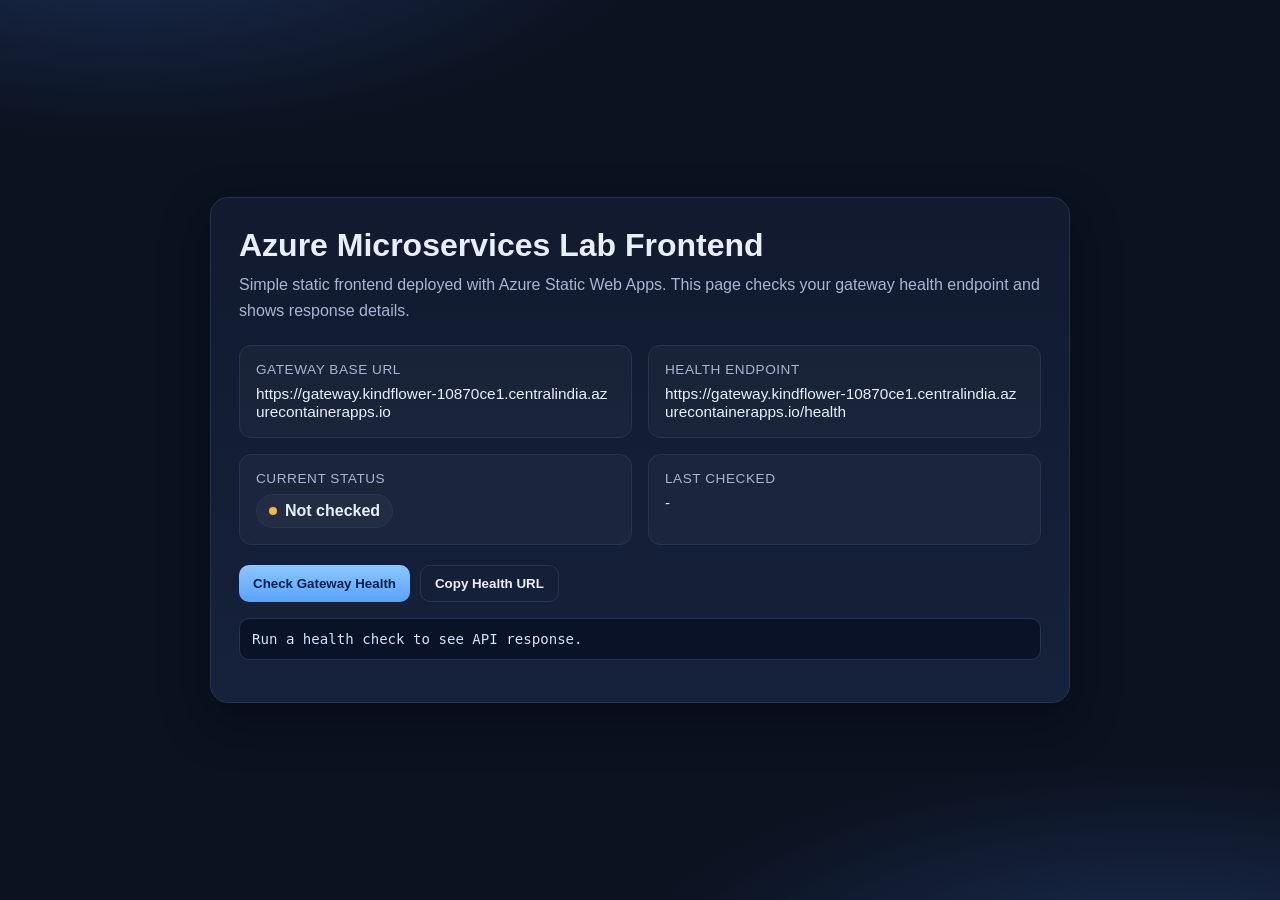
==== frontend/index.html @ 6434867a "Add gateway health endpoint and static frontend for Azure deployment" ====
<!doctype html>
<html lang="en">
<head>
  <meta charset="utf-8">
  <meta name="viewport" content="width=device-width, initial-scale=1">
  <title>Microservices Gateway Dashboard</title>
  <style>
    :root {
      --bg: #0b1220;
      --panel: #111a2e;
      --panel-soft: #16213b;
      --text: #e9eefc;
      --muted: #a9b6d3;
      --ok: #25c26e;
      --warn: #f2b84b;
      --err: #ef4444;
      --accent: #56a4ff;
      --border: #263454;
    }

    * { box-sizing: border-box; }
    body {
      margin: 0;
      min-height: 100vh;
      font-family: "Segoe UI", Tahoma, Geneva, Verdana, sans-serif;
      background:
        radial-gradient(900px 380px at 10% -10%, #1d2f55 0%, transparent 60%),
        radial-gradient(900px 380px at 90% 110%, #1d2f55 0%, transparent 60%),
        var(--bg);
      color: var(--text);
      display: grid;
      place-items: center;
      padding: 24px;
    }

    .card {
      width: min(860px, 100%);
      background: linear-gradient(180deg, var(--panel), var(--panel-soft));
      border: 1px solid var(--border);
      border-radius: 18px;
      padding: 28px;
      box-shadow: 0 18px 48px rgba(0, 0, 0, 0.35);
    }

    h1 {
      margin: 0 0 8px;
      font-size: 2rem;
      line-height: 1.2;
    }

    p {
      margin: 0;
      color: var(--muted);
      line-height: 1.6;
    }

    .grid {
      margin-top: 22px;
      display: grid;
      grid-template-columns: 1fr 1fr;
      gap: 16px;
    }

    .box {
      background: rgba(255, 255, 255, 0.03);
      border: 1px solid var(--border);
      border-radius: 12px;
      padding: 16px;
    }

    .label {
      color: var(--muted);
      font-size: 0.85rem;
      margin-bottom: 8px;
      text-transform: uppercase;
      letter-spacing: 0.04em;
    }

    .value {
      word-break: break-all;
      font-size: 0.96rem;
    }

    .status {
      display: inline-flex;
      align-items: center;
      gap: 8px;
      padding: 7px 12px;
      border-radius: 999px;
      font-weight: 600;
      border: 1px solid var(--border);
      background: rgba(255, 255, 255, 0.03);
    }

    .dot {
      width: 8px;
      height: 8px;
      border-radius: 50%;
      background: var(--warn);
    }

    .ok .dot { background: var(--ok); }
    .err .dot { background: var(--err); }

    .actions {
      margin-top: 20px;
      display: flex;
      gap: 10px;
      flex-wrap: wrap;
    }

    button {
      border: 0;
      border-radius: 10px;
      padding: 10px 14px;
      font-weight: 600;
      cursor: pointer;
      color: #062148;
      background: linear-gradient(180deg, #8ec6ff, var(--accent));
    }

    button.secondary {
      color: var(--text);
      background: transparent;
      border: 1px solid var(--border);
    }

    pre {
      margin-top: 16px;
      background: #091226;
      border: 1px solid var(--border);
      border-radius: 10px;
      padding: 12px;
      max-height: 220px;
      overflow: auto;
      color: #d4e1ff;
      font-size: 0.88rem;
    }

    @media (max-width: 760px) {
      .grid { grid-template-columns: 1fr; }
      h1 { font-size: 1.6rem; }
    }
  </style>
</head>
<body>
  <main class="card">
    <h1>Azure Microservices Lab Frontend</h1>
    <p>
      Simple static frontend deployed with Azure Static Web Apps.
      This page checks your gateway health endpoint and shows response details.
    </p>

    <section class="grid">
      <div class="box">
        <div class="label">Gateway Base URL</div>
        <div class="value" id="gatewayBase"></div>
      </div>
      <div class="box">
        <div class="label">Health Endpoint</div>
        <div class="value" id="healthUrl"></div>
      </div>
      <div class="box">
        <div class="label">Current Status</div>
        <div id="statusBadge" class="status">
          <span class="dot"></span>
          <span id="statusText">Not checked</span>
        </div>
      </div>
      <div class="box">
        <div class="label">Last Checked</div>
        <div class="value" id="lastChecked">-</div>
      </div>
    </section>

    <section class="actions">
      <button id="checkBtn">Check Gateway Health</button>
      <button id="copyBtn" class="secondary">Copy Health URL</button>
    </section>

    <pre id="resultBox">Run a health check to see API response.</pre>
  </main>

  <script>
    const gatewayBase = "https://gateway.kindflower-10870ce1.centralindia.azurecontainerapps.io";
    const healthUrl = gatewayBase + "/health";

    const gatewayBaseEl = document.getElementById("gatewayBase");
    const healthUrlEl = document.getElementById("healthUrl");
    const statusBadge = document.getElementById("statusBadge");
    const statusText = document.getElementById("statusText");
    const resultBox = document.getElementById("resultBox");
    const lastChecked = document.getElementById("lastChecked");
    const checkBtn = document.getElementById("checkBtn");
    const copyBtn = document.getElementById("copyBtn");

    gatewayBaseEl.textContent = gatewayBase;
    healthUrlEl.textContent = healthUrl;

    function setStatus(mode, text) {
      statusBadge.classList.remove("ok", "err");
      if (mode === "ok") statusBadge.classList.add("ok");
      if (mode === "err") statusBadge.classList.add("err");
      statusText.textContent = text;
      lastChecked.textContent = new Date().toLocaleString();
    }

    async function checkHealth() {
      setStatus("", "Checking...");
      resultBox.textContent = "Loading...";
      try {
        const res = await fetch(healthUrl, { method: "GET" });
        const text = await res.text();
        if (res.ok) {
          setStatus("ok", "Gateway is healthy");
        } else {
          setStatus("err", "Gateway returned " + res.status);
        }
        resultBox.textContent =
          "HTTP " + res.status + "\n\n" +
          text;
      } catch (err) {
        setStatus("err", "Request failed");
        resultBox.textContent = "Error:\n" + err;
      }
    }

    checkBtn.addEventListener("click", checkHealth);
    copyBtn.addEventListener("click", async () => {
      try {
        await navigator.clipboard.writeText(healthUrl);
        copyBtn.textContent = "Copied";
        setTimeout(() => { copyBtn.textContent = "Copy Health URL"; }, 1000);
      } catch (_) {
        copyBtn.textContent = "Copy failed";
        setTimeout(() => { copyBtn.textContent = "Copy Health URL"; }, 1000);
      }
    });
  </script>
</body>
</html>
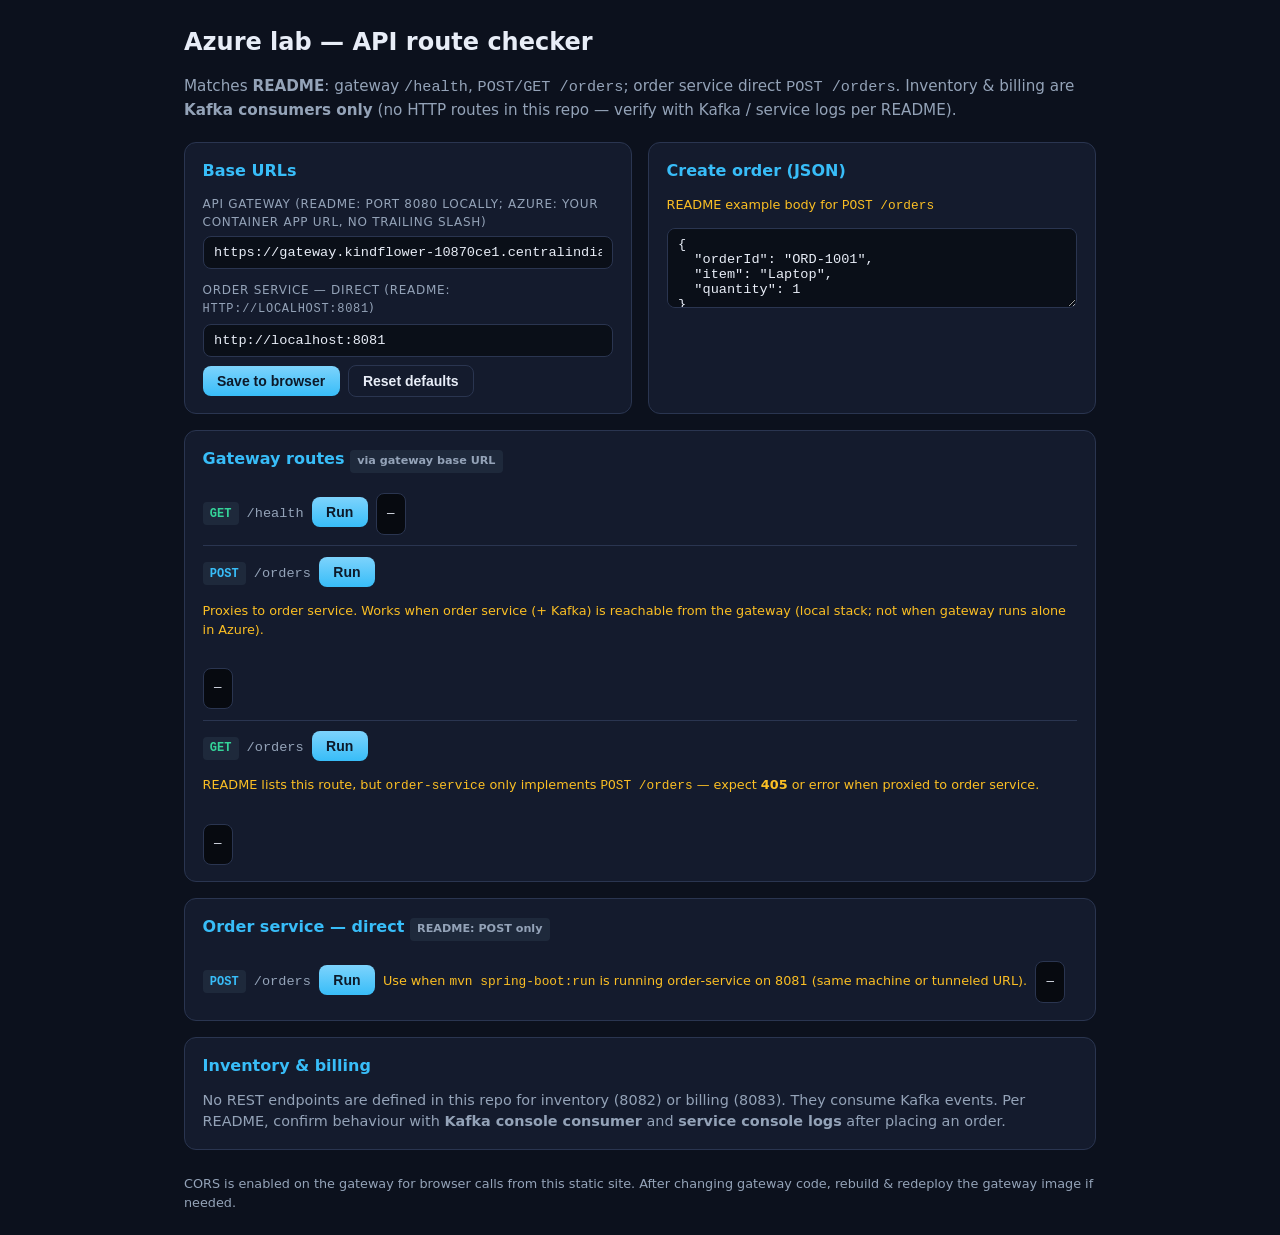
==== commit 8ea79fbb: "Add CORS configuration for API Gateway and Order Service; update frontend styles and structure for i" ====
--- a/frontend/index.html
+++ b/frontend/index.html
@@ -3,239 +3,284 @@
 <head>
   <meta charset="utf-8">
   <meta name="viewport" content="width=device-width, initial-scale=1">
-  <title>Microservices Gateway Dashboard</title>
+  <title>Lab API — Gateway &amp; routes</title>
   <style>
     :root {
-      --bg: #0b1220;
-      --panel: #111a2e;
-      --panel-soft: #16213b;
-      --text: #e9eefc;
-      --muted: #a9b6d3;
-      --ok: #25c26e;
-      --warn: #f2b84b;
-      --err: #ef4444;
-      --accent: #56a4ff;
-      --border: #263454;
-    }
-
+      --bg: #0c111d;
+      --card: #141b2d;
+      --border: #2a3550;
+      --text: #e8edf7;
+      --muted: #94a3b8;
+      --accent: #38bdf8;
+      --ok: #34d399;
+      --warn: #fbbf24;
+      --err: #f87171;
+      --mono: ui-monospace, "Cascadia Code", Consolas, monospace;
+    }
     * { box-sizing: border-box; }
     body {
       margin: 0;
       min-height: 100vh;
-      font-family: "Segoe UI", Tahoma, Geneva, Verdana, sans-serif;
-      background:
-        radial-gradient(900px 380px at 10% -10%, #1d2f55 0%, transparent 60%),
-        radial-gradient(900px 380px at 90% 110%, #1d2f55 0%, transparent 60%),
-        var(--bg);
+      font-family: "Segoe UI", system-ui, sans-serif;
+      background: var(--bg);
       color: var(--text);
-      display: grid;
-      place-items: center;
-      padding: 24px;
-    }
-
+      line-height: 1.5;
+    }
+    .wrap { max-width: 960px; margin: 0 auto; padding: 1.5rem; }
+    h1 { font-size: 1.5rem; margin: 0 0 0.5rem; }
+    .sub { color: var(--muted); font-size: 0.95rem; margin-bottom: 1.25rem; }
+    .grid { display: grid; gap: 1rem; }
+    @media (min-width: 720px) { .grid-2 { grid-template-columns: 1fr 1fr; } }
     .card {
-      width: min(860px, 100%);
-      background: linear-gradient(180deg, var(--panel), var(--panel-soft));
-      border: 1px solid var(--border);
-      border-radius: 18px;
-      padding: 28px;
-      box-shadow: 0 18px 48px rgba(0, 0, 0, 0.35);
-    }
-
-    h1 {
-      margin: 0 0 8px;
-      font-size: 2rem;
-      line-height: 1.2;
-    }
-
-    p {
-      margin: 0;
+      background: var(--card);
+      border: 1px solid var(--border);
+      border-radius: 12px;
+      padding: 1rem 1.1rem;
+    }
+    .card h2 {
+      margin: 0 0 0.75rem;
+      font-size: 1rem;
+      font-weight: 600;
+      color: var(--accent);
+    }
+    label { display: block; font-size: 0.75rem; text-transform: uppercase; letter-spacing: 0.06em; color: var(--muted); margin-bottom: 0.35rem; }
+    input[type="url"], input[type="text"], textarea {
+      width: 100%;
+      padding: 0.5rem 0.65rem;
+      border-radius: 8px;
+      border: 1px solid var(--border);
+      background: #0a0f18;
+      color: var(--text);
+      font-family: var(--mono);
+      font-size: 0.85rem;
+    }
+    textarea { min-height: 5rem; resize: vertical; }
+    .row { display: flex; flex-wrap: wrap; gap: 0.5rem; align-items: center; margin-top: 0.5rem; }
+    button {
+      cursor: pointer;
+      border: none;
+      border-radius: 8px;
+      padding: 0.45rem 0.9rem;
+      font-weight: 600;
+      font-size: 0.875rem;
+      background: linear-gradient(180deg, #7dd3fc, var(--accent));
+      color: #0c1929;
+    }
+    button.secondary {
+      background: transparent;
+      color: var(--text);
+      border: 1px solid var(--border);
+    }
+    button:disabled { opacity: 0.5; cursor: not-allowed; }
+    .route {
+      display: flex;
+      flex-wrap: wrap;
+      align-items: baseline;
+      gap: 0.5rem;
+      margin-bottom: 0.65rem;
+      padding-bottom: 0.65rem;
+      border-bottom: 1px solid var(--border);
+    }
+    .route:last-child { border-bottom: none; margin-bottom: 0; padding-bottom: 0; }
+    .method {
+      font-family: var(--mono);
+      font-size: 0.75rem;
+      font-weight: 700;
+      padding: 0.15rem 0.45rem;
+      border-radius: 4px;
+      background: #1e293b;
+    }
+    .method.get { color: var(--ok); }
+    .method.post { color: var(--accent); }
+    .path { font-family: var(--mono); font-size: 0.85rem; color: var(--muted); }
+    .note {
+      font-size: 0.8rem;
+      color: var(--warn);
+      margin-top: 0.35rem;
+    }
+    pre.out {
+      margin: 0.5rem 0 0;
+      padding: 0.65rem;
+      border-radius: 8px;
+      background: #070a10;
+      border: 1px solid var(--border);
+      font-family: var(--mono);
+      font-size: 0.78rem;
+      white-space: pre-wrap;
+      word-break: break-word;
+      max-height: 180px;
+      overflow: auto;
+    }
+    .badge {
+      display: inline-block;
+      font-size: 0.7rem;
+      padding: 0.2rem 0.45rem;
+      border-radius: 4px;
+      background: #1e293b;
       color: var(--muted);
-      line-height: 1.6;
-    }
-
-    .grid {
-      margin-top: 22px;
-      display: grid;
-      grid-template-columns: 1fr 1fr;
-      gap: 16px;
-    }
-
-    .box {
-      background: rgba(255, 255, 255, 0.03);
-      border: 1px solid var(--border);
-      border-radius: 12px;
-      padding: 16px;
-    }
-
-    .label {
-      color: var(--muted);
-      font-size: 0.85rem;
-      margin-bottom: 8px;
-      text-transform: uppercase;
-      letter-spacing: 0.04em;
-    }
-
-    .value {
-      word-break: break-all;
-      font-size: 0.96rem;
-    }
-
-    .status {
-      display: inline-flex;
-      align-items: center;
-      gap: 8px;
-      padding: 7px 12px;
-      border-radius: 999px;
-      font-weight: 600;
-      border: 1px solid var(--border);
-      background: rgba(255, 255, 255, 0.03);
-    }
-
-    .dot {
-      width: 8px;
-      height: 8px;
-      border-radius: 50%;
-      background: var(--warn);
-    }
-
-    .ok .dot { background: var(--ok); }
-    .err .dot { background: var(--err); }
-
-    .actions {
-      margin-top: 20px;
-      display: flex;
-      gap: 10px;
-      flex-wrap: wrap;
-    }
-
-    button {
-      border: 0;
-      border-radius: 10px;
-      padding: 10px 14px;
-      font-weight: 600;
-      cursor: pointer;
-      color: #062148;
-      background: linear-gradient(180deg, #8ec6ff, var(--accent));
-    }
-
-    button.secondary {
-      color: var(--text);
-      background: transparent;
-      border: 1px solid var(--border);
-    }
-
-    pre {
-      margin-top: 16px;
-      background: #091226;
-      border: 1px solid var(--border);
-      border-radius: 10px;
-      padding: 12px;
-      max-height: 220px;
-      overflow: auto;
-      color: #d4e1ff;
-      font-size: 0.88rem;
-    }
-
-    @media (max-width: 760px) {
-      .grid { grid-template-columns: 1fr; }
-      h1 { font-size: 1.6rem; }
-    }
+    }
+    footer { margin-top: 1.5rem; font-size: 0.8rem; color: var(--muted); }
+    a { color: var(--accent); }
   </style>
 </head>
 <body>
-  <main class="card">
-    <h1>Azure Microservices Lab Frontend</h1>
-    <p>
-      Simple static frontend deployed with Azure Static Web Apps.
-      This page checks your gateway health endpoint and shows response details.
+  <div class="wrap">
+    <h1>Azure lab — API route checker</h1>
+    <p class="sub">
+      Matches <strong>README</strong>: gateway <code>/health</code>, <code>POST/GET /orders</code>;
+      order service direct <code>POST /orders</code>. Inventory &amp; billing are <strong>Kafka consumers only</strong> (no HTTP routes in this repo — verify with Kafka / service logs per README).
     </p>
 
-    <section class="grid">
-      <div class="box">
-        <div class="label">Gateway Base URL</div>
-        <div class="value" id="gatewayBase"></div>
-      </div>
-      <div class="box">
-        <div class="label">Health Endpoint</div>
-        <div class="value" id="healthUrl"></div>
-      </div>
-      <div class="box">
-        <div class="label">Current Status</div>
-        <div id="statusBadge" class="status">
-          <span class="dot"></span>
-          <span id="statusText">Not checked</span>
+    <div class="grid grid-2">
+      <div class="card">
+        <h2>Base URLs</h2>
+        <label for="gwBase">API Gateway (README: port 8080 locally; Azure: your Container App URL, no trailing slash)</label>
+        <input id="gwBase" type="url" placeholder="https://gateway-....azurecontainerapps.io" autocomplete="off">
+        <label for="orderBase" style="margin-top:0.75rem">Order service — direct (README: <code>http://localhost:8081</code>)</label>
+        <input id="orderBase" type="url" placeholder="http://localhost:8081" autocomplete="off">
+        <div class="row">
+          <button type="button" id="saveUrls">Save to browser</button>
+          <button type="button" class="secondary" id="resetUrls">Reset defaults</button>
         </div>
       </div>
-      <div class="box">
-        <div class="label">Last Checked</div>
-        <div class="value" id="lastChecked">-</div>
-      </div>
-    </section>
-
-    <section class="actions">
-      <button id="checkBtn">Check Gateway Health</button>
-      <button id="copyBtn" class="secondary">Copy Health URL</button>
-    </section>
-
-    <pre id="resultBox">Run a health check to see API response.</pre>
-  </main>
+      <div class="card">
+        <h2>Create order (JSON)</h2>
+        <p class="note" style="margin-top:0">README example body for <code>POST /orders</code></p>
+        <textarea id="orderJson">{
+  "orderId": "ORD-1001",
+  "item": "Laptop",
+  "quantity": 1
+}</textarea>
+      </div>
+    </div>
+
+    <div class="card" style="margin-top:1rem">
+      <h2>Gateway routes <span class="badge">via gateway base URL</span></h2>
+
+      <div class="route">
+        <span class="method get">GET</span>
+        <span class="path">/health</span>
+        <button type="button" data-action="gw-health">Run</button>
+        <pre class="out" id="out-gw-health">—</pre>
+      </div>
+
+      <div class="route">
+        <span class="method post">POST</span>
+        <span class="path">/orders</span>
+        <button type="button" data-action="gw-post-orders">Run</button>
+        <p class="note">Proxies to order service. Works when order service (+ Kafka) is reachable from the gateway (local stack; not when gateway runs alone in Azure).</p>
+        <pre class="out" id="out-gw-post">—</pre>
+      </div>
+
+      <div class="route">
+        <span class="method get">GET</span>
+        <span class="path">/orders</span>
+        <button type="button" data-action="gw-get-orders">Run</button>
+        <p class="note">README lists this route, but <code>order-service</code> only implements <code>POST /orders</code> — expect <strong>405</strong> or error when proxied to order service.</p>
+        <pre class="out" id="out-gw-get">—</pre>
+      </div>
+    </div>
+
+    <div class="card" style="margin-top:1rem">
+      <h2>Order service — direct <span class="badge">README: POST only</span></h2>
+      <div class="route">
+        <span class="method post">POST</span>
+        <span class="path">/orders</span>
+        <button type="button" data-action="order-post">Run</button>
+        <p class="note">Use when <code>mvn spring-boot:run</code> is running order-service on 8081 (same machine or tunneled URL).</p>
+        <pre class="out" id="out-order-post">—</pre>
+      </div>
+    </div>
+
+    <div class="card" style="margin-top:1rem">
+      <h2>Inventory &amp; billing</h2>
+      <p style="margin:0; color:var(--muted); font-size:0.9rem;">
+        No REST endpoints are defined in this repo for inventory (8082) or billing (8083). They consume Kafka events. Per README, confirm behaviour with
+        <strong>Kafka console consumer</strong> and <strong>service console logs</strong> after placing an order.
+      </p>
+    </div>
+
+    <footer>
+      CORS is enabled on the gateway for browser calls from this static site. After changing gateway code, rebuild &amp; redeploy the gateway image if needed.
+    </footer>
+  </div>
 
   <script>
-    const gatewayBase = "https://gateway.kindflower-10870ce1.centralindia.azurecontainerapps.io";
-    const healthUrl = gatewayBase + "/health";
-
-    const gatewayBaseEl = document.getElementById("gatewayBase");
-    const healthUrlEl = document.getElementById("healthUrl");
-    const statusBadge = document.getElementById("statusBadge");
-    const statusText = document.getElementById("statusText");
-    const resultBox = document.getElementById("resultBox");
-    const lastChecked = document.getElementById("lastChecked");
-    const checkBtn = document.getElementById("checkBtn");
-    const copyBtn = document.getElementById("copyBtn");
-
-    gatewayBaseEl.textContent = gatewayBase;
-    healthUrlEl.textContent = healthUrl;
-
-    function setStatus(mode, text) {
-      statusBadge.classList.remove("ok", "err");
-      if (mode === "ok") statusBadge.classList.add("ok");
-      if (mode === "err") statusBadge.classList.add("err");
-      statusText.textContent = text;
-      lastChecked.textContent = new Date().toLocaleString();
-    }
-
-    async function checkHealth() {
-      setStatus("", "Checking...");
-      resultBox.textContent = "Loading...";
+    const LS_GW = "labGwBase";
+    const LS_ORDER = "labOrderBase";
+    const DEFAULT_GW = "https://gateway.kindflower-10870ce1.centralindia.azurecontainerapps.io";
+    const DEFAULT_ORDER = "http://localhost:8081";
+
+    const gwBase = document.getElementById("gwBase");
+    const orderBase = document.getElementById("orderBase");
+    const orderJson = document.getElementById("orderJson");
+
+    function load() {
+      gwBase.value = localStorage.getItem(LS_GW) || DEFAULT_GW;
+      orderBase.value = localStorage.getItem(LS_ORDER) || DEFAULT_ORDER;
+    }
+
+    function normBase(u) {
+      return (u || "").trim().replace(/\/+$/, "");
+    }
+
+    async function req(label, method, url, body) {
+      const t0 = performance.now();
       try {
-        const res = await fetch(healthUrl, { method: "GET" });
+        const init = { method, headers: {} };
+        if (body != null) {
+          init.headers["Content-Type"] = "application/json";
+          init.body = body;
+        }
+        const res = await fetch(url, init);
         const text = await res.text();
-        if (res.ok) {
-          setStatus("ok", "Gateway is healthy");
-        } else {
-          setStatus("err", "Gateway returned " + res.status);
-        }
-        resultBox.textContent =
-          "HTTP " + res.status + "\n\n" +
-          text;
-      } catch (err) {
-        setStatus("err", "Request failed");
-        resultBox.textContent = "Error:\n" + err;
+        const ms = Math.round(performance.now() - t0);
+        return label + "\nHTTP " + res.status + " (" + ms + " ms)\n\n" + text;
+      } catch (e) {
+        return label + "\nNetwork error: " + e.message + "\n\nIf this is CORS or mixed content, use HTTPS gateway URL or run order service on same machine.";
       }
     }
 
-    checkBtn.addEventListener("click", checkHealth);
-    copyBtn.addEventListener("click", async () => {
-      try {
-        await navigator.clipboard.writeText(healthUrl);
-        copyBtn.textContent = "Copied";
-        setTimeout(() => { copyBtn.textContent = "Copy Health URL"; }, 1000);
-      } catch (_) {
-        copyBtn.textContent = "Copy failed";
-        setTimeout(() => { copyBtn.textContent = "Copy Health URL"; }, 1000);
-      }
+    function setOut(id, text) {
+      document.getElementById(id).textContent = text;
+    }
+
+    document.getElementById("saveUrls").addEventListener("click", () => {
+      localStorage.setItem(LS_GW, normBase(gwBase.value));
+      localStorage.setItem(LS_ORDER, normBase(orderBase.value));
+      load();
+      alert("Saved.");
     });
+
+    document.getElementById("resetUrls").addEventListener("click", () => {
+      localStorage.removeItem(LS_GW);
+      localStorage.removeItem(LS_ORDER);
+      load();
+    });
+
+    document.querySelectorAll("[data-action]").forEach((btn) => {
+      btn.addEventListener("click", async () => {
+        const action = btn.getAttribute("data-action");
+        const g = normBase(gwBase.value);
+        const o = normBase(orderBase.value);
+        const body = orderJson.value.trim();
+
+        if (action === "gw-health") {
+          setOut("out-gw-health", await req("GET " + g + "/health", "GET", g + "/health", null));
+        }
+        if (action === "gw-post-orders") {
+          setOut("out-gw-post", await req("POST " + g + "/orders", "POST", g + "/orders", body));
+        }
+        if (action === "gw-get-orders") {
+          setOut("out-gw-get", await req("GET " + g + "/orders", "GET", g + "/orders", null));
+        }
+        if (action === "order-post") {
+          setOut("out-order-post", await req("POST " + o + "/orders", "POST", o + "/orders", body));
+        }
+      });
+    });
+
+    load();
   </script>
 </body>
 </html>
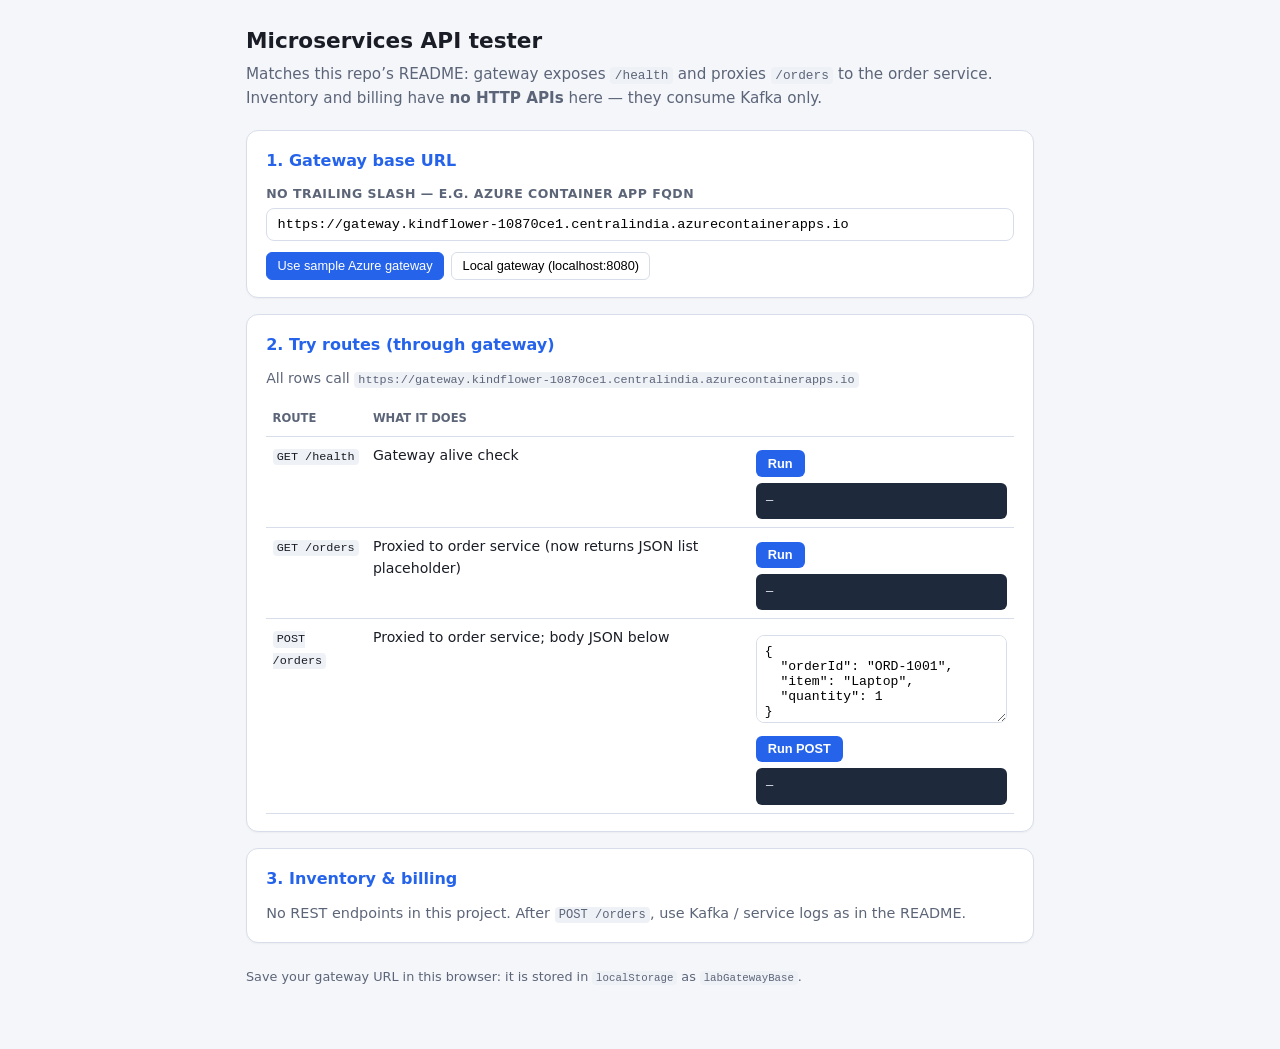
==== commit 11f663eb: "Refactor API Gateway and Order Service to support dynamic service URLs and demo mode. Update fronten" ====
--- a/frontend/index.html
+++ b/frontend/index.html
@@ -3,280 +3,284 @@
 <head>
   <meta charset="utf-8">
   <meta name="viewport" content="width=device-width, initial-scale=1">
-  <title>Lab API — Gateway &amp; routes</title>
+  <title>Microservices lab — API tester</title>
   <style>
     :root {
-      --bg: #0c111d;
-      --card: #141b2d;
-      --border: #2a3550;
-      --text: #e8edf7;
-      --muted: #94a3b8;
-      --accent: #38bdf8;
-      --ok: #34d399;
-      --warn: #fbbf24;
-      --err: #f87171;
-      --mono: ui-monospace, "Cascadia Code", Consolas, monospace;
+      --bg: #f4f6fa;
+      --card: #fff;
+      --border: #d8dee9;
+      --text: #1a1d26;
+      --muted: #5c6578;
+      --accent: #2563eb;
+      --ok: #059669;
+      --bad: #dc2626;
+      --warn-bg: #fff7ed;
+      --warn-border: #fdba74;
+      --mono: ui-monospace, Consolas, monospace;
     }
     * { box-sizing: border-box; }
     body {
       margin: 0;
-      min-height: 100vh;
       font-family: "Segoe UI", system-ui, sans-serif;
       background: var(--bg);
       color: var(--text);
-      line-height: 1.5;
-    }
-    .wrap { max-width: 960px; margin: 0 auto; padding: 1.5rem; }
-    h1 { font-size: 1.5rem; margin: 0 0 0.5rem; }
-    .sub { color: var(--muted); font-size: 0.95rem; margin-bottom: 1.25rem; }
-    .grid { display: grid; gap: 1rem; }
-    @media (min-width: 720px) { .grid-2 { grid-template-columns: 1fr 1fr; } }
+      line-height: 1.55;
+    }
+    .wrap { max-width: 820px; margin: 0 auto; padding: 1.5rem 1rem 3rem; }
+    h1 { font-size: 1.35rem; margin: 0 0 0.35rem; font-weight: 700; }
+    .lead { color: var(--muted); margin: 0 0 1.25rem; font-size: 0.95rem; }
+    .callout {
+      background: var(--warn-bg);
+      border: 1px solid var(--warn-border);
+      border-radius: 10px;
+      padding: 0.85rem 1rem;
+      font-size: 0.88rem;
+      margin-bottom: 1.25rem;
+    }
+    .callout strong { color: #9a3412; }
     .card {
       background: var(--card);
       border: 1px solid var(--border);
       border-radius: 12px;
-      padding: 1rem 1.1rem;
+      padding: 1.1rem 1.2rem;
+      margin-bottom: 1rem;
+      box-shadow: 0 1px 2px rgba(0,0,0,.04);
     }
     .card h2 {
-      margin: 0 0 0.75rem;
+      margin: 0 0 0.65rem;
       font-size: 1rem;
       font-weight: 600;
       color: var(--accent);
     }
-    label { display: block; font-size: 0.75rem; text-transform: uppercase; letter-spacing: 0.06em; color: var(--muted); margin-bottom: 0.35rem; }
-    input[type="url"], input[type="text"], textarea {
+    label {
+      display: block;
+      font-size: 0.78rem;
+      font-weight: 600;
+      text-transform: uppercase;
+      letter-spacing: 0.04em;
+      color: var(--muted);
+      margin-bottom: 0.3rem;
+    }
+    input[type="url"] {
       width: 100%;
       padding: 0.5rem 0.65rem;
+      border: 1px solid var(--border);
       border-radius: 8px;
-      border: 1px solid var(--border);
-      background: #0a0f18;
-      color: var(--text);
       font-family: var(--mono);
       font-size: 0.85rem;
     }
-    textarea { min-height: 5rem; resize: vertical; }
-    .row { display: flex; flex-wrap: wrap; gap: 0.5rem; align-items: center; margin-top: 0.5rem; }
-    button {
+    .preset-row { display: flex; flex-wrap: wrap; gap: 0.45rem; margin-top: 0.65rem; }
+    .preset-row button {
+      font-size: 0.8rem;
+      padding: 0.35rem 0.65rem;
+      border-radius: 6px;
+      border: 1px solid var(--border);
+      background: #fff;
       cursor: pointer;
+    }
+    .preset-row button.primary {
+      background: var(--accent);
+      color: #fff;
+      border-color: var(--accent);
+    }
+    table { width: 100%; border-collapse: collapse; font-size: 0.88rem; }
+    th, td { text-align: left; padding: 0.5rem 0.4rem; border-bottom: 1px solid var(--border); vertical-align: top; }
+    th { color: var(--muted); font-weight: 600; font-size: 0.72rem; text-transform: uppercase; }
+    code { font-family: var(--mono); font-size: 0.84em; background: #eef1f6; padding: 0.1em 0.35em; border-radius: 4px; }
+    .btn {
+      display: inline-block;
+      margin-top: 0.35rem;
+      padding: 0.35rem 0.75rem;
+      font-size: 0.8rem;
+      font-weight: 600;
       border: none;
-      border-radius: 8px;
-      padding: 0.45rem 0.9rem;
-      font-weight: 600;
-      font-size: 0.875rem;
-      background: linear-gradient(180deg, #7dd3fc, var(--accent));
-      color: #0c1929;
-    }
-    button.secondary {
-      background: transparent;
-      color: var(--text);
-      border: 1px solid var(--border);
-    }
-    button:disabled { opacity: 0.5; cursor: not-allowed; }
-    .route {
-      display: flex;
-      flex-wrap: wrap;
-      align-items: baseline;
-      gap: 0.5rem;
-      margin-bottom: 0.65rem;
-      padding-bottom: 0.65rem;
-      border-bottom: 1px solid var(--border);
-    }
-    .route:last-child { border-bottom: none; margin-bottom: 0; padding-bottom: 0; }
-    .method {
+      border-radius: 6px;
+      background: var(--accent);
+      color: #fff;
+      cursor: pointer;
+    }
+    .btn:disabled { opacity: 0.45; cursor: not-allowed; }
+    pre {
+      margin: 0.4rem 0 0;
+      padding: 0.55rem 0.65rem;
+      background: #1e293b;
+      color: #e2e8f0;
+      border-radius: 6px;
       font-family: var(--mono);
       font-size: 0.75rem;
-      font-weight: 700;
-      padding: 0.15rem 0.45rem;
-      border-radius: 4px;
-      background: #1e293b;
-    }
-    .method.get { color: var(--ok); }
-    .method.post { color: var(--accent); }
-    .path { font-family: var(--mono); font-size: 0.85rem; color: var(--muted); }
-    .note {
-      font-size: 0.8rem;
-      color: var(--warn);
-      margin-top: 0.35rem;
-    }
-    pre.out {
-      margin: 0.5rem 0 0;
-      padding: 0.65rem;
-      border-radius: 8px;
-      background: #070a10;
-      border: 1px solid var(--border);
-      font-family: var(--mono);
-      font-size: 0.78rem;
       white-space: pre-wrap;
       word-break: break-word;
-      max-height: 180px;
+      max-height: 140px;
       overflow: auto;
     }
-    .badge {
-      display: inline-block;
-      font-size: 0.7rem;
-      padding: 0.2rem 0.45rem;
-      border-radius: 4px;
-      background: #1e293b;
-      color: var(--muted);
-    }
-    footer { margin-top: 1.5rem; font-size: 0.8rem; color: var(--muted); }
-    a { color: var(--accent); }
+    .status-ok { color: var(--ok); font-weight: 600; }
+    .status-bad { color: var(--bad); font-weight: 600; }
+    textarea {
+      width: 100%;
+      min-height: 5.5rem;
+      margin-top: 0.5rem;
+      padding: 0.5rem;
+      border: 1px solid var(--border);
+      border-radius: 8px;
+      font-family: var(--mono);
+      font-size: 0.82rem;
+    }
+    .foot { font-size: 0.8rem; color: var(--muted); margin-top: 1.5rem; }
   </style>
 </head>
 <body>
   <div class="wrap">
-    <h1>Azure lab — API route checker</h1>
-    <p class="sub">
-      Matches <strong>README</strong>: gateway <code>/health</code>, <code>POST/GET /orders</code>;
-      order service direct <code>POST /orders</code>. Inventory &amp; billing are <strong>Kafka consumers only</strong> (no HTTP routes in this repo — verify with Kafka / service logs per README).
+    <h1>Microservices API tester</h1>
+    <p class="lead">
+      Matches this repo’s README: gateway exposes <code>/health</code> and proxies <code>/orders</code> to the order service.
+      Inventory and billing have <strong>no HTTP APIs</strong> here — they consume Kafka only.
     </p>
 
-    <div class="grid grid-2">
-      <div class="card">
-        <h2>Base URLs</h2>
-        <label for="gwBase">API Gateway (README: port 8080 locally; Azure: your Container App URL, no trailing slash)</label>
-        <input id="gwBase" type="url" placeholder="https://gateway-....azurecontainerapps.io" autocomplete="off">
-        <label for="orderBase" style="margin-top:0.75rem">Order service — direct (README: <code>http://localhost:8081</code>)</label>
-        <input id="orderBase" type="url" placeholder="http://localhost:8081" autocomplete="off">
-        <div class="row">
-          <button type="button" id="saveUrls">Save to browser</button>
-          <button type="button" class="secondary" id="resetUrls">Reset defaults</button>
-        </div>
+    <div class="callout" id="httpsWarn" hidden>
+      <strong>HTTPS page → localhost</strong><br>
+      This site is loaded over HTTPS. Browsers block calls to <code>http://localhost</code> (mixed content).
+      Use the <strong>gateway URL</strong> below for all tests in Azure, after you deploy order-service and set the gateway env var
+      <code>ORDER_SERVICE_BASE_URL</code> to your order app’s URL.
+    </div>
+
+    <div class="card">
+      <h2>1. Gateway base URL</h2>
+      <label for="gw">No trailing slash — e.g. Azure Container App FQDN</label>
+      <input id="gw" type="url" autocomplete="off" placeholder="https://gateway-....azurecontainerapps.io">
+      <div class="preset-row">
+        <button type="button" class="primary" id="presetAzure">Use sample Azure gateway</button>
+        <button type="button" id="presetLocal">Local gateway (localhost:8080)</button>
       </div>
-      <div class="card">
-        <h2>Create order (JSON)</h2>
-        <p class="note" style="margin-top:0">README example body for <code>POST /orders</code></p>
-        <textarea id="orderJson">{
+    </div>
+
+    <div class="card">
+      <h2>2. Try routes (through gateway)</h2>
+      <p style="margin:0 0 0.75rem; font-size:0.88rem; color:var(--muted);">
+        All rows call <code id="gwPreview"></code>
+      </p>
+      <table>
+        <thead>
+          <tr>
+            <th>Route</th>
+            <th>What it does</th>
+            <th></th>
+          </tr>
+        </thead>
+        <tbody>
+          <tr>
+            <td><code>GET /health</code></td>
+            <td>Gateway alive check</td>
+            <td><button type="button" class="btn" data-m="GET" data-p="/health">Run</button><pre id="r-health">—</pre></td>
+          </tr>
+          <tr>
+            <td><code>GET /orders</code></td>
+            <td>Proxied to order service (now returns JSON list placeholder)</td>
+            <td><button type="button" class="btn" data-m="GET" data-p="/orders">Run</button><pre id="r-get-orders">—</pre></td>
+          </tr>
+          <tr>
+            <td><code>POST /orders</code></td>
+            <td>Proxied to order service; body JSON below</td>
+            <td>
+              <textarea id="body">{
   "orderId": "ORD-1001",
   "item": "Laptop",
   "quantity": 1
 }</textarea>
-      </div>
-    </div>
-
-    <div class="card" style="margin-top:1rem">
-      <h2>Gateway routes <span class="badge">via gateway base URL</span></h2>
-
-      <div class="route">
-        <span class="method get">GET</span>
-        <span class="path">/health</span>
-        <button type="button" data-action="gw-health">Run</button>
-        <pre class="out" id="out-gw-health">—</pre>
-      </div>
-
-      <div class="route">
-        <span class="method post">POST</span>
-        <span class="path">/orders</span>
-        <button type="button" data-action="gw-post-orders">Run</button>
-        <p class="note">Proxies to order service. Works when order service (+ Kafka) is reachable from the gateway (local stack; not when gateway runs alone in Azure).</p>
-        <pre class="out" id="out-gw-post">—</pre>
-      </div>
-
-      <div class="route">
-        <span class="method get">GET</span>
-        <span class="path">/orders</span>
-        <button type="button" data-action="gw-get-orders">Run</button>
-        <p class="note">README lists this route, but <code>order-service</code> only implements <code>POST /orders</code> — expect <strong>405</strong> or error when proxied to order service.</p>
-        <pre class="out" id="out-gw-get">—</pre>
-      </div>
-    </div>
-
-    <div class="card" style="margin-top:1rem">
-      <h2>Order service — direct <span class="badge">README: POST only</span></h2>
-      <div class="route">
-        <span class="method post">POST</span>
-        <span class="path">/orders</span>
-        <button type="button" data-action="order-post">Run</button>
-        <p class="note">Use when <code>mvn spring-boot:run</code> is running order-service on 8081 (same machine or tunneled URL).</p>
-        <pre class="out" id="out-order-post">—</pre>
-      </div>
-    </div>
-
-    <div class="card" style="margin-top:1rem">
-      <h2>Inventory &amp; billing</h2>
-      <p style="margin:0; color:var(--muted); font-size:0.9rem;">
-        No REST endpoints are defined in this repo for inventory (8082) or billing (8083). They consume Kafka events. Per README, confirm behaviour with
-        <strong>Kafka console consumer</strong> and <strong>service console logs</strong> after placing an order.
+              <button type="button" class="btn" data-m="POST" data-p="/orders">Run POST</button>
+              <pre id="r-post-orders">—</pre>
+            </td>
+          </tr>
+        </tbody>
+      </table>
+    </div>
+
+    <div class="card">
+      <h2>3. Inventory &amp; billing</h2>
+      <p style="margin:0; font-size:0.9rem; color:var(--muted);">
+        No REST endpoints in this project. After <code>POST /orders</code>, use Kafka / service logs as in the README.
       </p>
     </div>
 
-    <footer>
-      CORS is enabled on the gateway for browser calls from this static site. After changing gateway code, rebuild &amp; redeploy the gateway image if needed.
-    </footer>
+    <p class="foot">
+      Save your gateway URL in this browser: it is stored in <code>localStorage</code> as <code>labGatewayBase</code>.
+    </p>
   </div>
 
   <script>
-    const LS_GW = "labGwBase";
-    const LS_ORDER = "labOrderBase";
-    const DEFAULT_GW = "https://gateway.kindflower-10870ce1.centralindia.azurecontainerapps.io";
-    const DEFAULT_ORDER = "http://localhost:8081";
-
-    const gwBase = document.getElementById("gwBase");
-    const orderBase = document.getElementById("orderBase");
-    const orderJson = document.getElementById("orderJson");
+    const LS = "labGatewayBase";
+    const SAMPLE_AZURE_GW = "https://gateway.kindflower-10870ce1.centralindia.azurecontainerapps.io";
+
+    const gwInput = document.getElementById("gw");
+    const gwPreview = document.getElementById("gwPreview");
+    const httpsWarn = document.getElementById("httpsWarn");
+
+    function norm(u) {
+      return (u || "").trim().replace(/\/+$/, "");
+    }
+
+    function updatePreview() {
+      const g = norm(gwInput.value);
+      gwPreview.textContent = g || "(set gateway URL above)";
+    }
 
     function load() {
-      gwBase.value = localStorage.getItem(LS_GW) || DEFAULT_GW;
-      orderBase.value = localStorage.getItem(LS_ORDER) || DEFAULT_ORDER;
-    }
-
-    function normBase(u) {
-      return (u || "").trim().replace(/\/+$/, "");
-    }
-
-    async function req(label, method, url, body) {
-      const t0 = performance.now();
+      gwInput.value = localStorage.getItem(LS) || SAMPLE_AZURE_GW;
+      updatePreview();
+      if (location.protocol === "https:") {
+        httpsWarn.hidden = false;
+      }
+    }
+
+    gwInput.addEventListener("input", () => {
+      localStorage.setItem(LS, norm(gwInput.value));
+      updatePreview();
+    });
+
+    document.getElementById("presetAzure").addEventListener("click", () => {
+      gwInput.value = SAMPLE_AZURE_GW;
+      localStorage.setItem(LS, norm(gwInput.value));
+      updatePreview();
+    });
+
+    document.getElementById("presetLocal").addEventListener("click", () => {
+      gwInput.value = "http://localhost:8080";
+      localStorage.setItem(LS, norm(gwInput.value));
+      updatePreview();
+    });
+
+    async function run(method, path, preId, body) {
+      const g = norm(gwInput.value);
+      const el = document.getElementById(preId);
+      if (!g) {
+        el.textContent = "Set gateway URL first.";
+        return;
+      }
+      const url = g + path;
+      el.textContent = "Loading…";
       try {
-        const init = { method, headers: {} };
+        const init = { method };
         if (body != null) {
-          init.headers["Content-Type"] = "application/json";
+          init.headers = { "Content-Type": "application/json" };
           init.body = body;
         }
         const res = await fetch(url, init);
         const text = await res.text();
-        const ms = Math.round(performance.now() - t0);
-        return label + "\nHTTP " + res.status + " (" + ms + " ms)\n\n" + text;
+        const line1 = res.ok ? "HTTP " + res.status + " OK" : "HTTP " + res.status;
+        el.textContent = line1 + "\n\n" + text;
       } catch (e) {
-        return label + "\nNetwork error: " + e.message + "\n\nIf this is CORS or mixed content, use HTTPS gateway URL or run order service on same machine.";
+        el.textContent = "Error: " + e.message;
       }
     }
 
-    function setOut(id, text) {
-      document.getElementById(id).textContent = text;
-    }
-
-    document.getElementById("saveUrls").addEventListener("click", () => {
-      localStorage.setItem(LS_GW, normBase(gwBase.value));
-      localStorage.setItem(LS_ORDER, normBase(orderBase.value));
-      load();
-      alert("Saved.");
-    });
-
-    document.getElementById("resetUrls").addEventListener("click", () => {
-      localStorage.removeItem(LS_GW);
-      localStorage.removeItem(LS_ORDER);
-      load();
-    });
-
-    document.querySelectorAll("[data-action]").forEach((btn) => {
-      btn.addEventListener("click", async () => {
-        const action = btn.getAttribute("data-action");
-        const g = normBase(gwBase.value);
-        const o = normBase(orderBase.value);
-        const body = orderJson.value.trim();
-
-        if (action === "gw-health") {
-          setOut("out-gw-health", await req("GET " + g + "/health", "GET", g + "/health", null));
-        }
-        if (action === "gw-post-orders") {
-          setOut("out-gw-post", await req("POST " + g + "/orders", "POST", g + "/orders", body));
-        }
-        if (action === "gw-get-orders") {
-          setOut("out-gw-get", await req("GET " + g + "/orders", "GET", g + "/orders", null));
-        }
-        if (action === "order-post") {
-          setOut("out-order-post", await req("POST " + o + "/orders", "POST", o + "/orders", body));
-        }
+    document.querySelectorAll(".btn[data-m]").forEach((b) => {
+      b.addEventListener("click", () => {
+        const m = b.getAttribute("data-m");
+        const p = b.getAttribute("data-p");
+        let pre = "r-health";
+        if (p === "/orders" && m === "GET") pre = "r-get-orders";
+        if (p === "/orders" && m === "POST") pre = "r-post-orders";
+        const body = m === "POST" ? document.getElementById("body").value : null;
+        run(m, p, pre, body);
       });
     });
 
